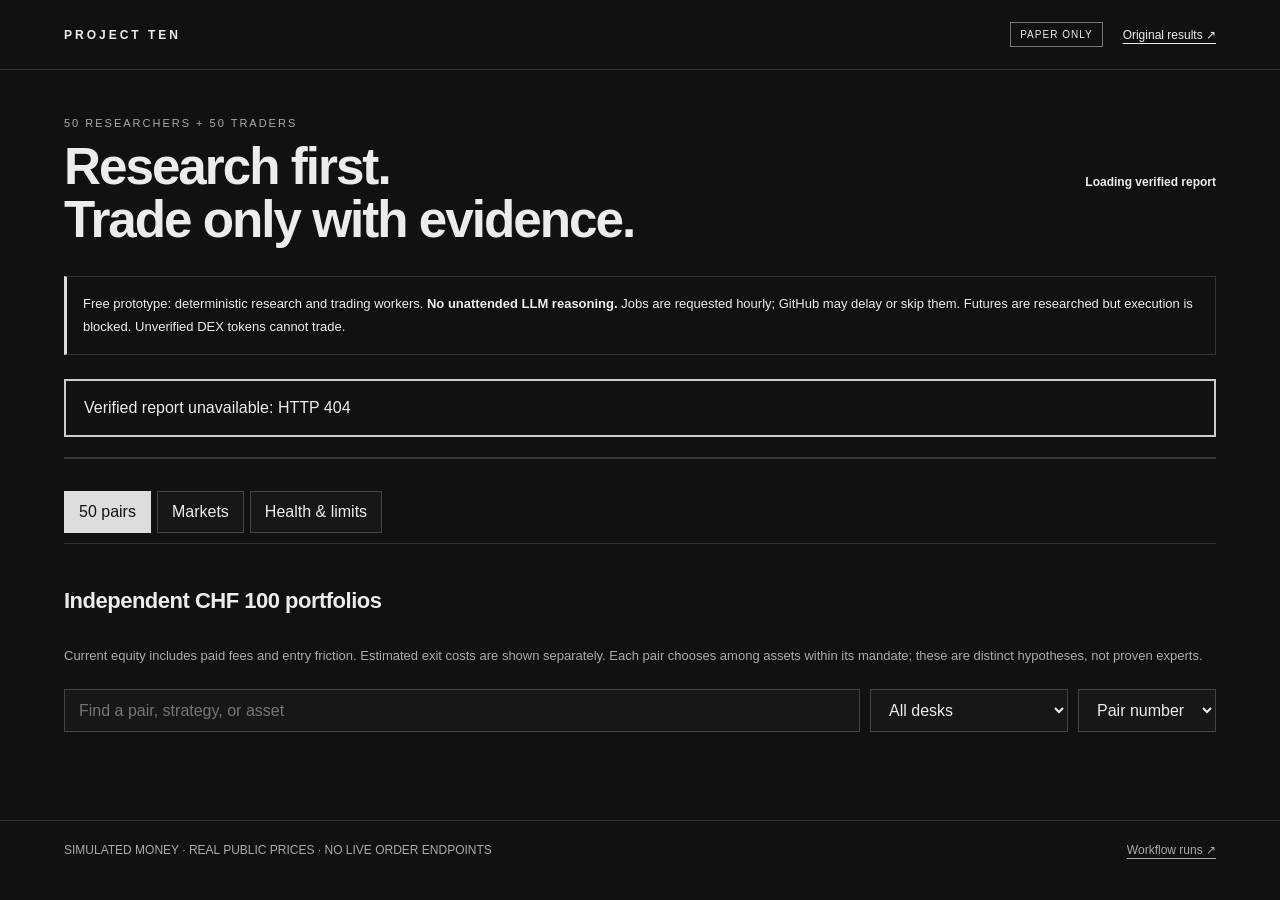
==== paired_web/index.html @ 0fd2a588 "Introduce 50 paired research/trading portfolios with explicit market and execution gates" ====
<!doctype html>
<html lang="en"><head><meta charset="utf-8"><meta name="viewport" content="width=device-width,initial-scale=1"><meta name="theme-color" content="#111111"><title>Project Ten · 50 research/trading pairs</title><link rel="stylesheet" href="./style.css"><script src="./app.js" defer></script></head>
<body><header><a class="wordmark" href="./">PROJECT TEN</a><span class="badge">PAPER ONLY</span><a href="./legacy/">Original results ↗</a></header>
<main><div class="title"><div><p class="eyebrow">50 RESEARCHERS + 50 TRADERS</p><h1>Research first.<br>Trade only with evidence.</h1></div><div class="status"><strong id="freshness">Loading verified report</strong><span id="observed"></span><span id="started"></span></div></div>
<div class="notice">Free prototype: deterministic research and trading workers. <strong>No unattended LLM reasoning.</strong> Jobs are requested hourly; GitHub may delay or skip them. Futures are researched but execution is blocked. Unverified DEX tokens cannot trade.</div>
<div id="error" hidden></div><section class="metrics" id="metrics"></section>
<nav><button class="active" data-view="duos">50 pairs</button><button data-view="markets">Markets</button><button data-view="health">Health & limits</button></nav>
<section id="duos" class="view"><div class="section-head"><h2>Independent CHF 100 portfolios</h2><span id="count"></span></div><p class="muted">Current equity includes paid fees and entry friction. Estimated exit costs are shown separately. Each pair chooses among assets within its mandate; these are distinct hypotheses, not proven experts.</p>
<div class="filters"><input id="search" type="search" aria-label="Search pairs" placeholder="Find a pair, strategy, or asset"><select id="desk" aria-label="Filter desk"><option value="all">All desks</option><option value="majors">Major crypto · hourly</option><option value="swing">Major crypto · 4-hour</option><option value="alts">Liquid altcoins</option><option value="memes">Listed meme coins</option><option value="futures">Futures research</option></select><select id="sort" aria-label="Sort pairs"><option value="number">Pair number</option><option value="net">Net return</option><option value="orders">Orders</option></select></div><div id="cards" class="cards"></div></section>
<section id="markets" class="view" hidden><h2>Verified market observations</h2><p class="muted">Coverage is a curated universe, not all cryptocurrencies or all strategies. Availability and incomplete histories are checked at every run.</p><h3>Spot and exchange-listed meme coins</h3><div id="spot" class="market-grid"></div><h3>Perpetual futures · research only</h3><p class="muted">Funding values retain provider units. They are not booked as profits or costs; the funding and liquidation simulator has not been validated.</p><div id="futures" class="market-grid"></div></section>
<section id="health" class="view" hidden><h2>What is actually running</h2><div id="health-content"></div><h3>Feed failures</h3><div id="failures"></div><h3>Original experiment</h3><p>The previous 100-strategy experiment is paused. Its original ledger and losses remain available in the <a href="./legacy/">archived dashboard</a>. New accounts have a separate start timestamp.</p></section>
</main><dialog id="details"><button id="close" aria-label="Close pair details">Close ×</button><div id="detail"></div></dialog><footer>SIMULATED MONEY · REAL PUBLIC PRICES · NO LIVE ORDER ENDPOINTS <a href="https://github.com/mayootomic-maker/project-ten/actions">Workflow runs ↗</a></footer></body></html>
---- paired_web/style.css ----
:root{font-family:Arial,Helvetica,sans-serif;color:#ececec;background:#111;--line:#363636;--muted:#aaa}*{box-sizing:border-box}body{margin:0}a{color:inherit;text-underline-offset:4px}header,footer{padding:22px 5vw;display:flex;gap:20px;align-items:center;border-bottom:1px solid var(--line);font-size:12px}.wordmark{font-weight:800;letter-spacing:3px;text-decoration:none}.badge,.tag{padding:6px 9px;border:1px solid #777;font-size:10px;letter-spacing:1px}.badge{margin-left:auto}main{max-width:1420px;padding:36px 5vw;margin:auto}.title{display:flex;justify-content:space-between;gap:24px;align-items:center}h1{font-size:clamp(32px,4vw,56px);letter-spacing:-2px;line-height:1.03;margin:12px 0 30px}h2{font-size:22px;letter-spacing:-.5px}h3{font-size:16px;margin-top:28px}.eyebrow{font-size:11px;letter-spacing:2px;color:var(--muted)}.status{font-size:12px;display:flex;flex-direction:column;gap:9px;line-height:1.5}.status span{color:var(--muted)}.notice{border:1px solid var(--line);border-left:3px solid #ddd;padding:16px;font-size:13px;line-height:1.7;margin-bottom:24px}.metrics{display:grid;grid-template-columns:repeat(4,1fr);border:1px solid var(--line)}.metric{padding:20px;border-right:1px solid var(--line)}.metric:last-child{border:0}.metric label{display:block;font-size:10px;letter-spacing:1px;color:#bbb}.metric strong{display:block;font-size:30px;margin:12px 0 6px}.metric small{font-size:11px;color:var(--muted)}nav{display:flex;gap:6px;border-bottom:1px solid var(--line);margin:32px 0 26px;padding-bottom:10px}button,input,select{font:inherit;color:inherit;background:#171717;border:1px solid #444;border-radius:0;padding:11px 14px}button{cursor:pointer}button:hover,button.active{background:#ddd;color:#111;border-color:#ddd}button:focus-visible,input:focus-visible,select:focus-visible{outline:2px solid white;outline-offset:3px}.section-head{display:flex;justify-content:space-between;align-items:center}.muted{color:var(--muted);font-size:13px;line-height:1.7}.filters{display:flex;gap:10px;margin:22px 0}input{flex:1;min-width:140px}.cards{display:grid;grid-template-columns:repeat(3,minmax(0,1fr));gap:12px}.card{padding:20px;text-align:left;width:100%;display:block;background:#151515;color:#eee;min-height:300px}.card:hover{background:#222;color:#eee}.card-top{display:flex;justify-content:space-between;align-items:center;font-size:11px;color:#ccc}.card h3{line-height:1.4;margin:20px 0 6px}.desk{font-size:11px;color:var(--muted)}.balance{font-size:26px;margin:20px 0 4px;font-weight:bold}.return{font-size:12px}.decision{font-size:11px;border-top:1px solid #444;padding-top:12px;margin-top:14px;line-height:1.6;overflow-wrap:anywhere}.mini{font-size:11px;color:#aaa;margin-top:8px}.market-grid{display:grid;grid-template-columns:repeat(3,minmax(0,1fr));gap:10px}.market{border:1px solid var(--line);padding:16px;line-height:1.7;font-size:12px}.market strong{font-size:17px}.market span{display:block;color:#bbb}.health-row,.account-row{display:flex;justify-content:space-between;gap:24px;border-bottom:1px solid #333;padding:12px 0;font-size:13px}.health-row span,.account-row span{color:#bbb}.health-row strong{max-width:70%;line-height:1.6;font-weight:normal}.fail{border:1px solid #555;padding:12px;font-size:12px;line-height:1.6}dialog{background:#151515;color:#eee;border:1px solid #777;max-width:800px;width:calc(100% - 28px);max-height:90vh;padding:25px}dialog::backdrop{background:rgba(0,0,0,.8)}dialog>#close{float:right}dialog h2{padding-right:100px}details{margin:15px 0;border-top:1px solid #333;padding-top:12px;font-size:12px}summary{cursor:pointer}table{width:100%;border-collapse:collapse;font-size:11px;margin-top:15px}th,td{text-align:left;border-bottom:1px solid #444;padding:9px 5px}ul{padding-left:20px;line-height:1.7}.history{font-family:monospace;font-size:11px;line-height:1.8}.chart{height:110px;margin-top:12px}.chart svg{width:100%;height:100%}footer{border-top:1px solid var(--line);border-bottom:0;justify-content:space-between;color:#aaa;margin-top:30px}#error{border:2px solid #ccc;padding:18px;margin:20px 0}.tag{white-space:nowrap;font-size:9px}.blocked{background:#ddd;color:#111}.empty{padding:30px;color:#bbb;border:1px solid #444}@media(max-width:1050px){.cards,.market-grid{grid-template-columns:repeat(2,minmax(0,1fr))}}@media(max-width:650px){header,footer{padding:18px 16px;gap:10px;font-size:10px}.wordmark{letter-spacing:1.5px}.badge{font-size:8px;padding:5px}main{padding:22px 16px}.title{display:block}h1{letter-spacing:-1px;margin-bottom:20px}.status{margin-bottom:20px;font-size:11px}.metrics{grid-template-columns:repeat(2,minmax(0,1fr))}.metric{padding:14px;border-bottom:1px solid var(--line)}.metric strong{font-size:25px}.cards,.market-grid{grid-template-columns:1fr}.filters{flex-wrap:wrap}input{flex-basis:100%}select{flex:1;min-width:110px;font-size:12px}.card{min-height:0;padding:18px}.section-head h2{font-size:19px}.health-row{display:block}.health-row strong{display:block;max-width:none;margin-top:8px}nav button{padding:10px;font-size:12px}footer{align-items:start;line-height:1.5}.notice{font-size:12px}.chart{height:100px}}@media(prefers-reduced-motion:reduce){*{scroll-behavior:auto!important}}
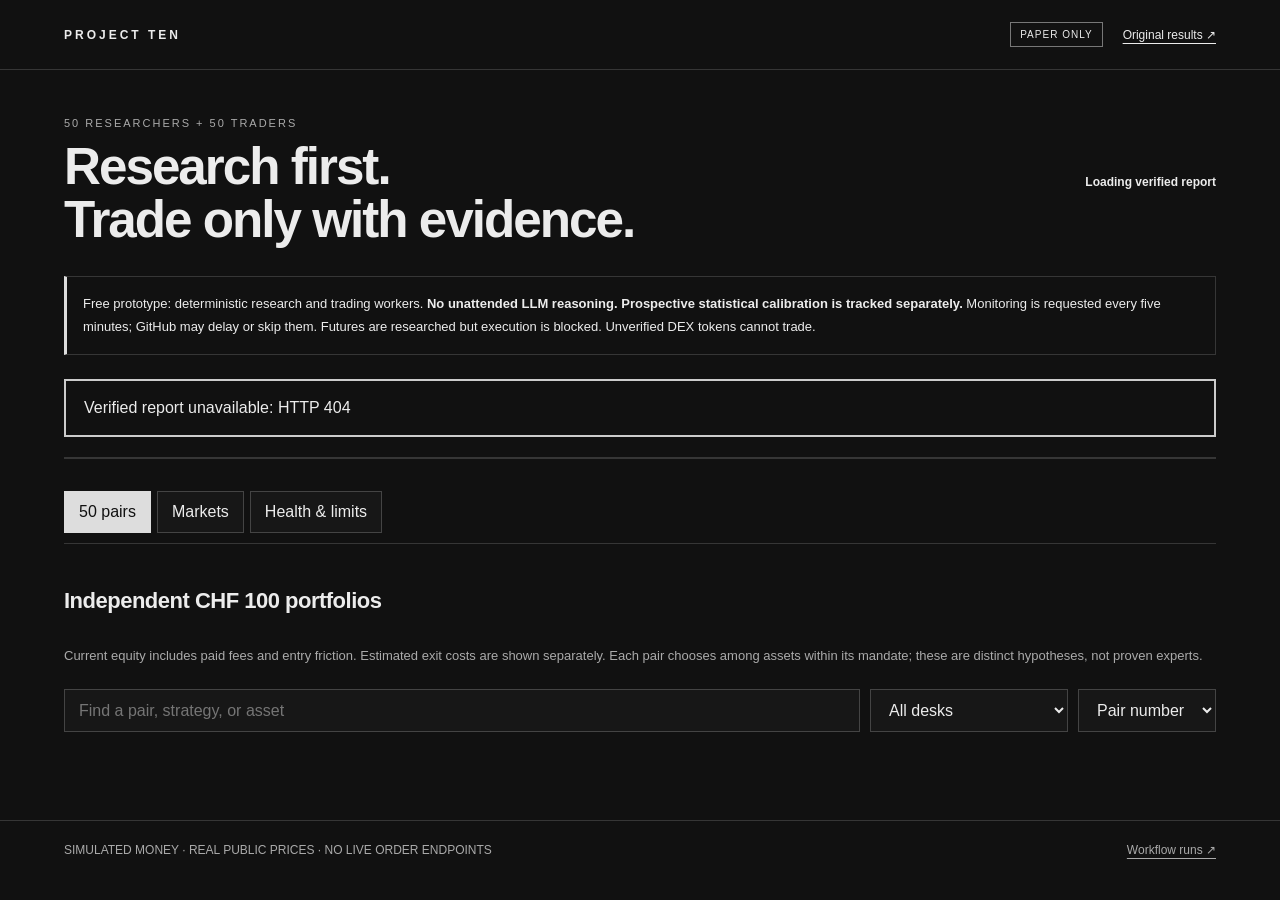
==== commit e55b224e: "Accelerate quote monitoring; strengthen validation and add prospective outcome calibration" ====
--- a/paired_web/index.html
+++ b/paired_web/index.html
@@ -2,7 +2,7 @@
 <html lang="en"><head><meta charset="utf-8"><meta name="viewport" content="width=device-width,initial-scale=1"><meta name="theme-color" content="#111111"><title>Project Ten · 50 research/trading pairs</title><link rel="stylesheet" href="./style.css"><script src="./app.js" defer></script></head>
 <body><header><a class="wordmark" href="./">PROJECT TEN</a><span class="badge">PAPER ONLY</span><a href="./legacy/">Original results ↗</a></header>
 <main><div class="title"><div><p class="eyebrow">50 RESEARCHERS + 50 TRADERS</p><h1>Research first.<br>Trade only with evidence.</h1></div><div class="status"><strong id="freshness">Loading verified report</strong><span id="observed"></span><span id="started"></span></div></div>
-<div class="notice">Free prototype: deterministic research and trading workers. <strong>No unattended LLM reasoning.</strong> Jobs are requested hourly; GitHub may delay or skip them. Futures are researched but execution is blocked. Unverified DEX tokens cannot trade.</div>
+<div class="notice">Free prototype: deterministic research and trading workers. <strong>No unattended LLM reasoning. Prospective statistical calibration is tracked separately.</strong> Monitoring is requested every five minutes; GitHub may delay or skip them. Futures are researched but execution is blocked. Unverified DEX tokens cannot trade.</div>
 <div id="error" hidden></div><section class="metrics" id="metrics"></section>
 <nav><button class="active" data-view="duos">50 pairs</button><button data-view="markets">Markets</button><button data-view="health">Health & limits</button></nav>
 <section id="duos" class="view"><div class="section-head"><h2>Independent CHF 100 portfolios</h2><span id="count"></span></div><p class="muted">Current equity includes paid fees and entry friction. Estimated exit costs are shown separately. Each pair chooses among assets within its mandate; these are distinct hypotheses, not proven experts.</p>
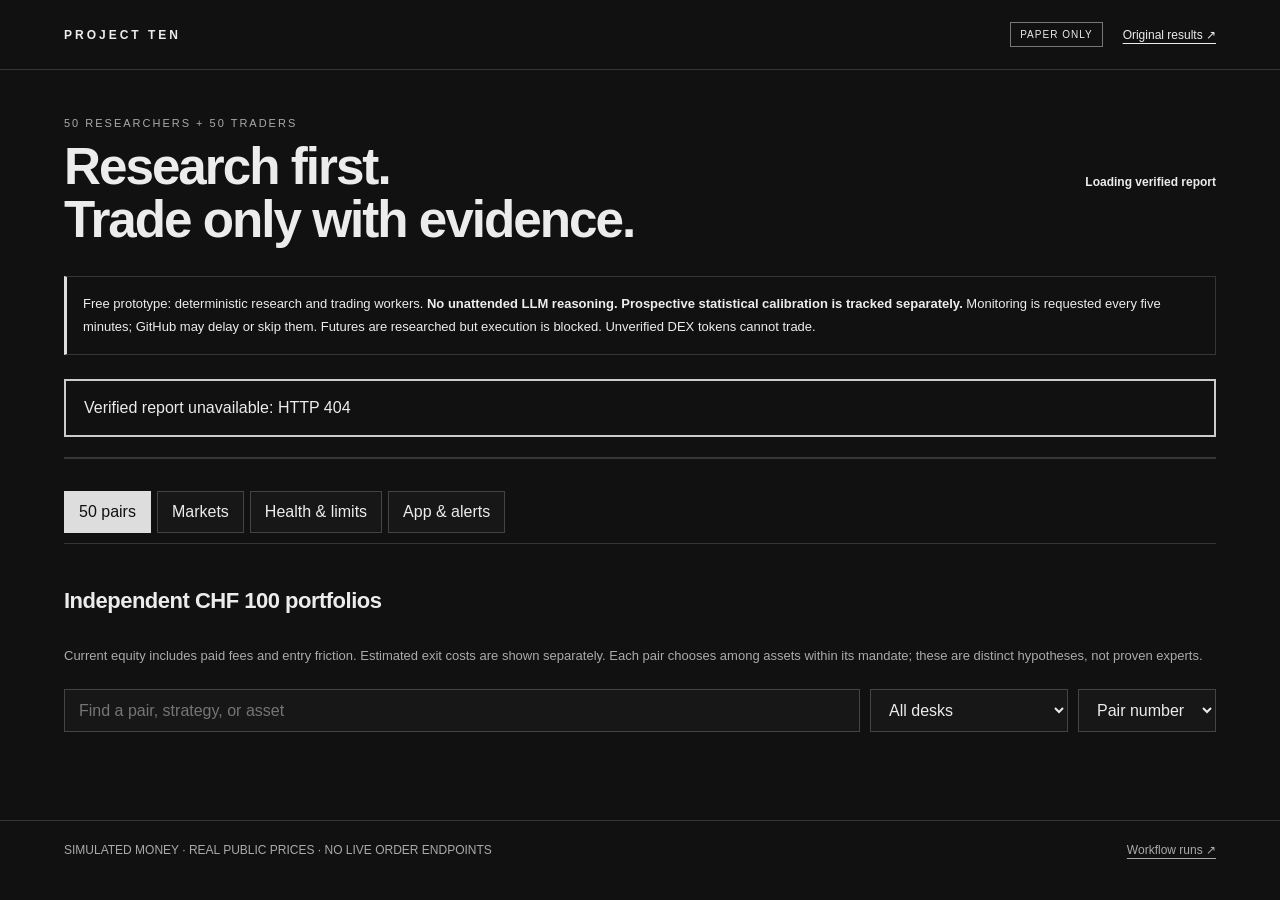
==== commit eada5c0e: "Add installable mobile dashboard, paper trade push alerts and continuous host runner" ====
--- a/paired_web/index.html
+++ b/paired_web/index.html
@@ -1,12 +1,12 @@
 <!doctype html>
-<html lang="en"><head><meta charset="utf-8"><meta name="viewport" content="width=device-width,initial-scale=1"><meta name="theme-color" content="#111111"><title>Project Ten · 50 research/trading pairs</title><link rel="stylesheet" href="./style.css"><script src="./app.js" defer></script></head>
+<html lang="en"><head><meta charset="utf-8"><meta name="viewport" content="width=device-width,initial-scale=1"><meta name="theme-color" content="#111111"><link rel="manifest" href="./manifest.webmanifest"><link rel="apple-touch-icon" href="./icon-192.png"><script src="./mobile.js" defer></script><title>Project Ten · 50 research/trading pairs</title><link rel="stylesheet" href="./style.css"><script src="./app.js" defer></script></head>
 <body><header><a class="wordmark" href="./">PROJECT TEN</a><span class="badge">PAPER ONLY</span><a href="./legacy/">Original results ↗</a></header>
 <main><div class="title"><div><p class="eyebrow">50 RESEARCHERS + 50 TRADERS</p><h1>Research first.<br>Trade only with evidence.</h1></div><div class="status"><strong id="freshness">Loading verified report</strong><span id="observed"></span><span id="started"></span></div></div>
 <div class="notice">Free prototype: deterministic research and trading workers. <strong>No unattended LLM reasoning. Prospective statistical calibration is tracked separately.</strong> Monitoring is requested every five minutes; GitHub may delay or skip them. Futures are researched but execution is blocked. Unverified DEX tokens cannot trade.</div>
 <div id="error" hidden></div><section class="metrics" id="metrics"></section>
-<nav><button class="active" data-view="duos">50 pairs</button><button data-view="markets">Markets</button><button data-view="health">Health & limits</button></nav>
+<nav><button class="active" data-view="duos">50 pairs</button><button data-view="markets">Markets</button><button data-view="health">Health & limits</button><button data-view="mobile">App & alerts</button></nav>
 <section id="duos" class="view"><div class="section-head"><h2>Independent CHF 100 portfolios</h2><span id="count"></span></div><p class="muted">Current equity includes paid fees and entry friction. Estimated exit costs are shown separately. Each pair chooses among assets within its mandate; these are distinct hypotheses, not proven experts.</p>
 <div class="filters"><input id="search" type="search" aria-label="Search pairs" placeholder="Find a pair, strategy, or asset"><select id="desk" aria-label="Filter desk"><option value="all">All desks</option><option value="majors">Major crypto · hourly</option><option value="swing">Major crypto · 4-hour</option><option value="alts">Liquid altcoins</option><option value="memes">Listed meme coins</option><option value="futures">Futures research</option></select><select id="sort" aria-label="Sort pairs"><option value="number">Pair number</option><option value="net">Net return</option><option value="orders">Orders</option></select></div><div id="cards" class="cards"></div></section>
 <section id="markets" class="view" hidden><h2>Verified market observations</h2><p class="muted">Coverage is a curated universe, not all cryptocurrencies or all strategies. Availability and incomplete histories are checked at every run.</p><h3>Spot and exchange-listed meme coins</h3><div id="spot" class="market-grid"></div><h3>Perpetual futures · research only</h3><p class="muted">Funding values retain provider units. They are not booked as profits or costs; the funding and liquidation simulator has not been validated.</p><div id="futures" class="market-grid"></div></section>
 <section id="health" class="view" hidden><h2>What is actually running</h2><div id="health-content"></div><h3>Feed failures</h3><div id="failures"></div><h3>Original experiment</h3><p>The previous 100-strategy experiment is paused. Its original ledger and losses remain available in the <a href="./legacy/">archived dashboard</a>. New accounts have a separate start timestamp.</p></section>
-</main><dialog id="details"><button id="close" aria-label="Close pair details">Close ×</button><div id="detail"></div></dialog><footer>SIMULATED MONEY · REAL PUBLIC PRICES · NO LIVE ORDER ENDPOINTS <a href="https://github.com/mayootomic-maker/project-ten/actions">Workflow runs ↗</a></footer></body></html>
+<section id="mobile" class="view" hidden><h2>Your phone app</h2><p class="muted">Install Project Ten for a standalone dashboard. Background paper-trade alerts use the free ntfy app or ntfy web push.</p><button id="install-app">Install Project Ten</button><p id="install-status" class="muted" aria-live="polite"></p><h3>Trade notifications</h3><p class="muted">Install ntfy on Android, then subscribe to your channel from this conversation. Keep the channel private: anyone knowing its name can read or publish messages. It is an unlisted channel, not an authenticated private account.</p><a href="https://play.google.com/store/apps/details?id=io.heckel.ntfy" target="_blank" rel="noopener noreferrer">Get ntfy for Android</a><div class="filters"><input id="alert-topic" aria-label="Notification channel" type="password" autocomplete="off" placeholder="Paste your notification channel"><button id="open-alerts">Open notification channel</button></div><p id="alert-status" class="muted" aria-live="polite">Only recorded paper BUY/SELL events trigger trade alerts. Rejections and research predictions do not. Device delivery requires your subscription and notification permission.</p><h3>Speed and availability</h3><p id="runtime-status" class="muted"></p><p class="muted">The installed app does not run traders on your phone. Cloud execution continues only while its host is running. Current GitHub scheduling is best effort; a continuous server has not been deployed.</p></section></main><dialog id="details"><button id="close" aria-label="Close pair details">Close ×</button><div id="detail"></div></dialog><footer>SIMULATED MONEY · REAL PUBLIC PRICES · NO LIVE ORDER ENDPOINTS <a href="https://github.com/mayootomic-maker/project-ten/actions">Workflow runs ↗</a></footer></body></html>
--- a/paired_web/style.css
+++ b/paired_web/style.css
@@ -1 +1,3 @@
 :root{font-family:Arial,Helvetica,sans-serif;color:#ececec;background:#111;--line:#363636;--muted:#aaa}*{box-sizing:border-box}body{margin:0}a{color:inherit;text-underline-offset:4px}header,footer{padding:22px 5vw;display:flex;gap:20px;align-items:center;border-bottom:1px solid var(--line);font-size:12px}.wordmark{font-weight:800;letter-spacing:3px;text-decoration:none}.badge,.tag{padding:6px 9px;border:1px solid #777;font-size:10px;letter-spacing:1px}.badge{margin-left:auto}main{max-width:1420px;padding:36px 5vw;margin:auto}.title{display:flex;justify-content:space-between;gap:24px;align-items:center}h1{font-size:clamp(32px,4vw,56px);letter-spacing:-2px;line-height:1.03;margin:12px 0 30px}h2{font-size:22px;letter-spacing:-.5px}h3{font-size:16px;margin-top:28px}.eyebrow{font-size:11px;letter-spacing:2px;color:var(--muted)}.status{font-size:12px;display:flex;flex-direction:column;gap:9px;line-height:1.5}.status span{color:var(--muted)}.notice{border:1px solid var(--line);border-left:3px solid #ddd;padding:16px;font-size:13px;line-height:1.7;margin-bottom:24px}.metrics{display:grid;grid-template-columns:repeat(4,1fr);border:1px solid var(--line)}.metric{padding:20px;border-right:1px solid var(--line)}.metric:last-child{border:0}.metric label{display:block;font-size:10px;letter-spacing:1px;color:#bbb}.metric strong{display:block;font-size:30px;margin:12px 0 6px}.metric small{font-size:11px;color:var(--muted)}nav{display:flex;gap:6px;border-bottom:1px solid var(--line);margin:32px 0 26px;padding-bottom:10px}button,input,select{font:inherit;color:inherit;background:#171717;border:1px solid #444;border-radius:0;padding:11px 14px}button{cursor:pointer}button:hover,button.active{background:#ddd;color:#111;border-color:#ddd}button:focus-visible,input:focus-visible,select:focus-visible{outline:2px solid white;outline-offset:3px}.section-head{display:flex;justify-content:space-between;align-items:center}.muted{color:var(--muted);font-size:13px;line-height:1.7}.filters{display:flex;gap:10px;margin:22px 0}input{flex:1;min-width:140px}.cards{display:grid;grid-template-columns:repeat(3,minmax(0,1fr));gap:12px}.card{padding:20px;text-align:left;width:100%;display:block;background:#151515;color:#eee;min-height:300px}.card:hover{background:#222;color:#eee}.card-top{display:flex;justify-content:space-between;align-items:center;font-size:11px;color:#ccc}.card h3{line-height:1.4;margin:20px 0 6px}.desk{font-size:11px;color:var(--muted)}.balance{font-size:26px;margin:20px 0 4px;font-weight:bold}.return{font-size:12px}.decision{font-size:11px;border-top:1px solid #444;padding-top:12px;margin-top:14px;line-height:1.6;overflow-wrap:anywhere}.mini{font-size:11px;color:#aaa;margin-top:8px}.market-grid{display:grid;grid-template-columns:repeat(3,minmax(0,1fr));gap:10px}.market{border:1px solid var(--line);padding:16px;line-height:1.7;font-size:12px}.market strong{font-size:17px}.market span{display:block;color:#bbb}.health-row,.account-row{display:flex;justify-content:space-between;gap:24px;border-bottom:1px solid #333;padding:12px 0;font-size:13px}.health-row span,.account-row span{color:#bbb}.health-row strong{max-width:70%;line-height:1.6;font-weight:normal}.fail{border:1px solid #555;padding:12px;font-size:12px;line-height:1.6}dialog{background:#151515;color:#eee;border:1px solid #777;max-width:800px;width:calc(100% - 28px);max-height:90vh;padding:25px}dialog::backdrop{background:rgba(0,0,0,.8)}dialog>#close{float:right}dialog h2{padding-right:100px}details{margin:15px 0;border-top:1px solid #333;padding-top:12px;font-size:12px}summary{cursor:pointer}table{width:100%;border-collapse:collapse;font-size:11px;margin-top:15px}th,td{text-align:left;border-bottom:1px solid #444;padding:9px 5px}ul{padding-left:20px;line-height:1.7}.history{font-family:monospace;font-size:11px;line-height:1.8}.chart{height:110px;margin-top:12px}.chart svg{width:100%;height:100%}footer{border-top:1px solid var(--line);border-bottom:0;justify-content:space-between;color:#aaa;margin-top:30px}#error{border:2px solid #ccc;padding:18px;margin:20px 0}.tag{white-space:nowrap;font-size:9px}.blocked{background:#ddd;color:#111}.empty{padding:30px;color:#bbb;border:1px solid #444}@media(max-width:1050px){.cards,.market-grid{grid-template-columns:repeat(2,minmax(0,1fr))}}@media(max-width:650px){header,footer{padding:18px 16px;gap:10px;font-size:10px}.wordmark{letter-spacing:1.5px}.badge{font-size:8px;padding:5px}main{padding:22px 16px}.title{display:block}h1{letter-spacing:-1px;margin-bottom:20px}.status{margin-bottom:20px;font-size:11px}.metrics{grid-template-columns:repeat(2,minmax(0,1fr))}.metric{padding:14px;border-bottom:1px solid var(--line)}.metric strong{font-size:25px}.cards,.market-grid{grid-template-columns:1fr}.filters{flex-wrap:wrap}input{flex-basis:100%}select{flex:1;min-width:110px;font-size:12px}.card{min-height:0;padding:18px}.section-head h2{font-size:19px}.health-row{display:block}.health-row strong{display:block;max-width:none;margin-top:8px}nav button{padding:10px;font-size:12px}footer{align-items:start;line-height:1.5}.notice{font-size:12px}.chart{height:100px}}@media(prefers-reduced-motion:reduce){*{scroll-behavior:auto!important}}
+
+nav{flex-wrap:wrap}#install-app:disabled{opacity:.5;cursor:default}#alert-topic{min-width:0}#mobile{max-width:760px}#mobile h3{margin-top:30px}
